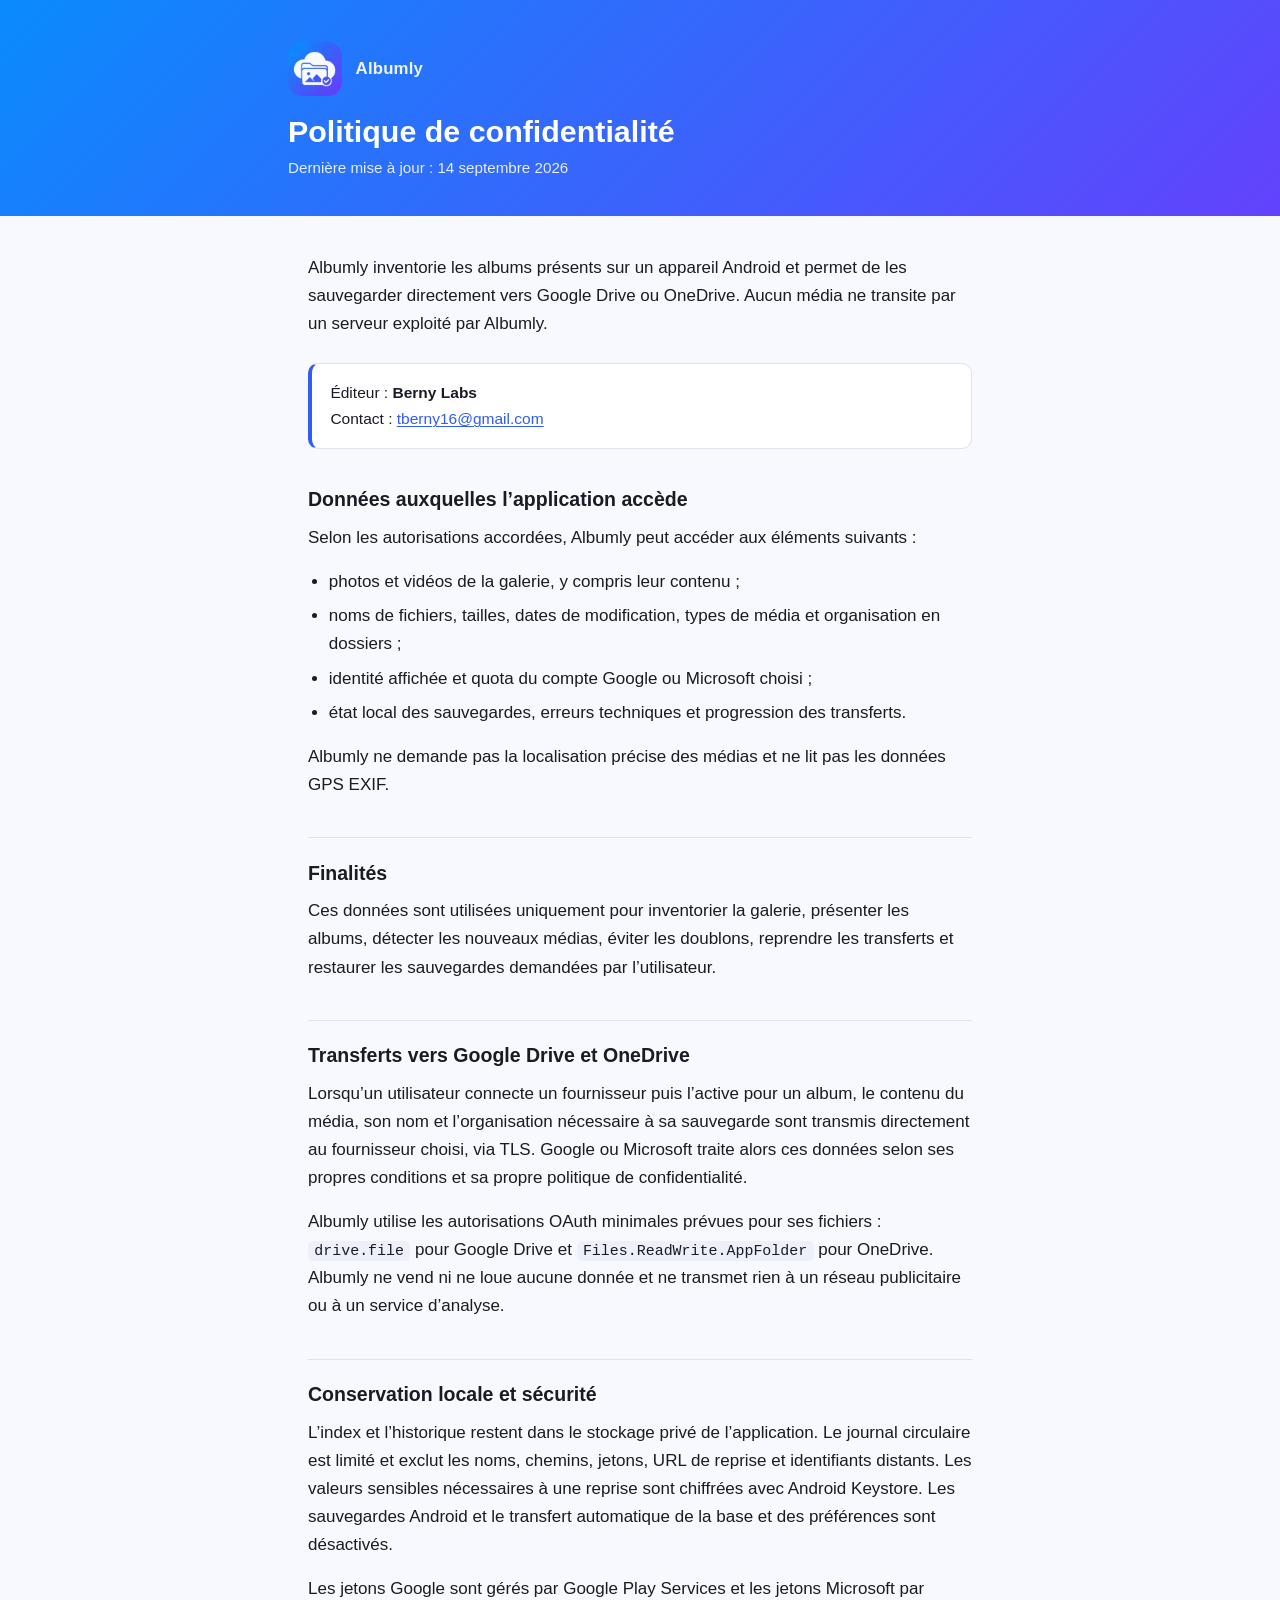
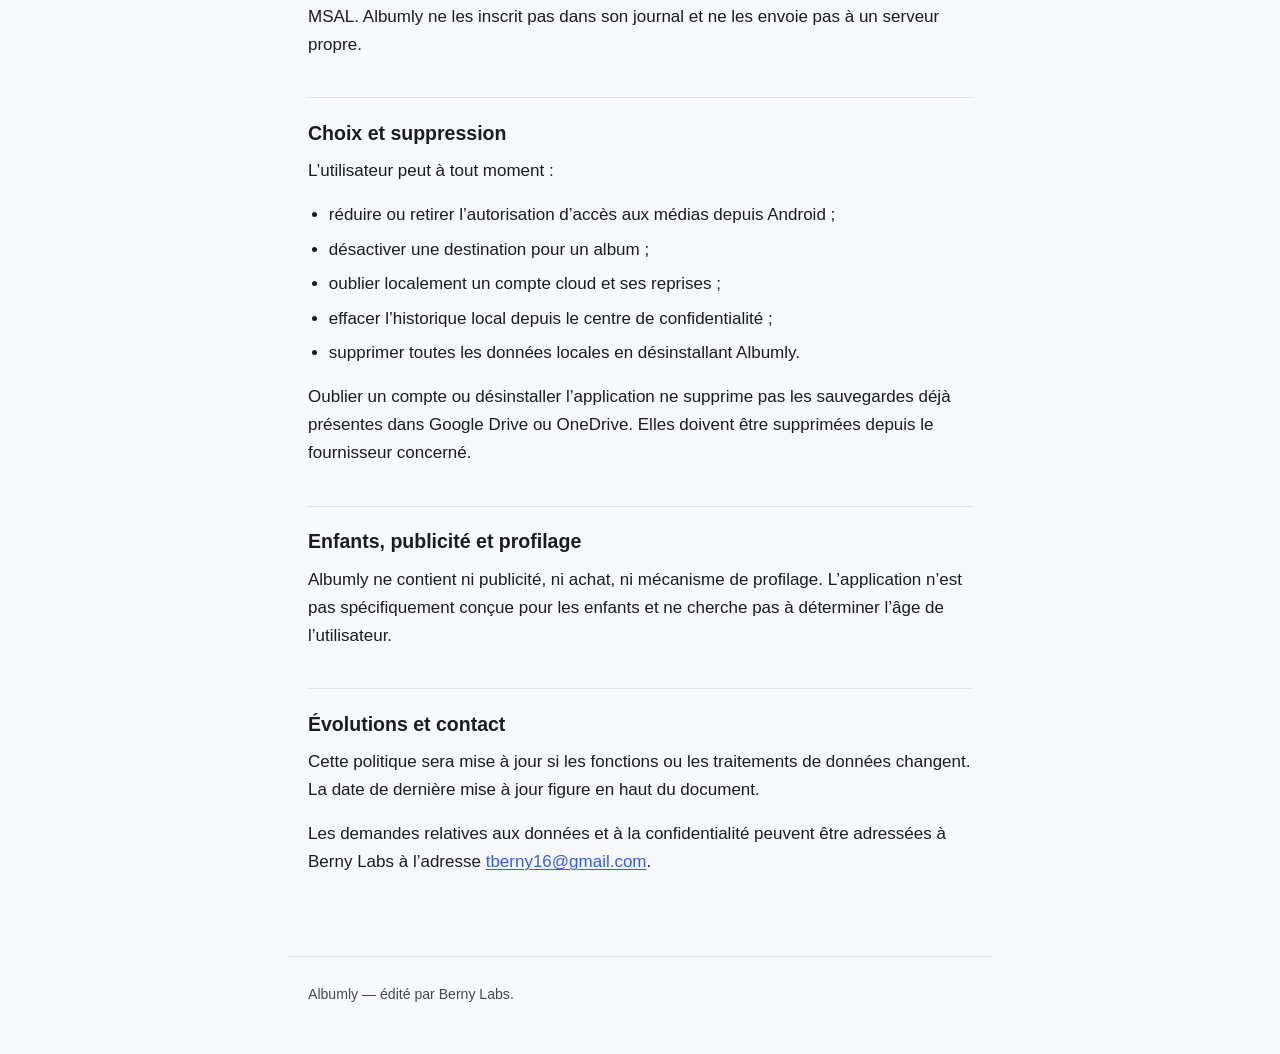
==== index.html @ 01adc9d0 "Ajouter la politique de confidentialité d'Albumly - publie la politique en page statique servie par " ====
<!DOCTYPE html>
<html lang="fr">
<head>
<meta charset="utf-8">
<meta name="viewport" content="width=device-width, initial-scale=1">
<title>Politique de confidentialité — Albumly</title>
<meta name="description" content="Politique de confidentialité de l’application Android Albumly, éditée par Berny Labs.">
<meta name="color-scheme" content="light dark">
<link rel="icon" href="icon.png" type="image/png">
<style>
  :root {
    --bg: #f8f9ff;
    --surface: #ffffff;
    --text: #191b25;
    --muted: #454754;
    --primary: #315cf5;
    --border: #dfe3f0;
    --code-bg: #edf0f9;
    --grad-a: #0a8bfc;
    --grad-b: #6342fc;
  }
  @media (prefers-color-scheme: dark) {
    :root {
      --bg: #10121d;
      --surface: #1a1c28;
      --text: #e3e2ec;
      --muted: #c6c5d0;
      --primary: #b6c4ff;
      --border: #2c2f3d;
      --code-bg: #232634;
    }
  }
  * { box-sizing: border-box; }
  html { -webkit-text-size-adjust: 100%; }
  body {
    margin: 0;
    background: var(--bg);
    color: var(--text);
    font: 17px/1.65 -apple-system, BlinkMacSystemFont, "Segoe UI", Roboto, "Helvetica Neue", Arial, sans-serif;
  }
  header {
    background: linear-gradient(135deg, var(--grad-a), var(--grad-b));
    color: #fff;
    padding: 2.6rem 1.25rem 2.2rem;
  }
  .wrap { max-width: 44rem; margin: 0 auto; }
  .brand { display: flex; align-items: center; gap: .85rem; }
  .brand img { width: 54px; height: 54px; border-radius: 14px; display: block; }
  .brand-name { font-size: 1.05rem; font-weight: 600; letter-spacing: .01em; opacity: .93; }
  header h1 { font-size: 1.9rem; line-height: 1.2; margin: 1.1rem 0 .35rem; font-weight: 700; }
  header p { margin: 0; opacity: .88; font-size: .95rem; }
  main { max-width: 44rem; margin: 0 auto; padding: 2.4rem 1.25rem 4rem; }
  .lede { font-size: 1.06rem; color: var(--text); }
  .identity {
    margin: 1.6rem 0 2.2rem;
    padding: 1rem 1.15rem;
    background: var(--surface);
    border: 1px solid var(--border);
    border-left: 4px solid var(--primary);
    border-radius: 10px;
    font-size: .97rem;
  }
  .identity strong { font-weight: 600; }
  h2 {
    font-size: 1.22rem;
    font-weight: 650;
    margin: 2.4rem 0 .7rem;
    padding-top: 1.4rem;
    border-top: 1px solid var(--border);
    line-height: 1.3;
  }
  h2:first-of-type { border-top: 0; padding-top: 0; }
  p { margin: 0 0 1rem; }
  ul { margin: 0 0 1rem; padding-left: 1.3rem; }
  li { margin-bottom: .4rem; }
  a { color: var(--primary); text-decoration-thickness: 1px; text-underline-offset: 2px; }
  code {
    background: var(--code-bg);
    padding: .12em .42em;
    border-radius: 5px;
    font-family: ui-monospace, SFMono-Regular, Menlo, Consolas, monospace;
    font-size: .88em;
  }
  footer {
    max-width: 44rem;
    margin: 0 auto;
    padding: 1.6rem 1.25rem 3rem;
    color: var(--muted);
    font-size: .88rem;
    border-top: 1px solid var(--border);
  }
  @media (max-width: 480px) {
    body { font-size: 16px; }
    header { padding: 2rem 1.1rem 1.8rem; }
    header h1 { font-size: 1.55rem; }
  }
</style>
</head>
<body>

<header>
  <div class="wrap">
    <div class="brand">
      <img src="icon.png" alt="" width="54" height="54">
      <span class="brand-name">Albumly</span>
    </div>
    <h1>Politique de confidentialité</h1>
    <p>Dernière mise à jour : 14 septembre 2026</p>
  </div>
</header>

<main>
  <p class="lede">Albumly inventorie les albums présents sur un appareil Android et permet de les
  sauvegarder directement vers Google&nbsp;Drive ou OneDrive. Aucun média ne transite par un
  serveur exploité par Albumly.</p>

  <p class="identity">Éditeur : <strong>Berny Labs</strong><br>
  Contact : <a href="mailto:tberny16@gmail.com">tberny16@gmail.com</a></p>

  <h2>Données auxquelles l’application accède</h2>
  <p>Selon les autorisations accordées, Albumly peut accéder aux éléments suivants :</p>
  <ul>
    <li>photos et vidéos de la galerie, y compris leur contenu ;</li>
    <li>noms de fichiers, tailles, dates de modification, types de média et organisation en dossiers ;</li>
    <li>identité affichée et quota du compte Google ou Microsoft choisi ;</li>
    <li>état local des sauvegardes, erreurs techniques et progression des transferts.</li>
  </ul>
  <p>Albumly ne demande pas la localisation précise des médias et ne lit pas les données GPS EXIF.</p>

  <h2>Finalités</h2>
  <p>Ces données sont utilisées uniquement pour inventorier la galerie, présenter les albums,
  détecter les nouveaux médias, éviter les doublons, reprendre les transferts et restaurer les
  sauvegardes demandées par l’utilisateur.</p>

  <h2>Transferts vers Google Drive et OneDrive</h2>
  <p>Lorsqu’un utilisateur connecte un fournisseur puis l’active pour un album, le contenu du
  média, son nom et l’organisation nécessaire à sa sauvegarde sont transmis directement au
  fournisseur choisi, via TLS. Google ou Microsoft traite alors ces données selon ses propres
  conditions et sa propre politique de confidentialité.</p>
  <p>Albumly utilise les autorisations OAuth minimales prévues pour ses fichiers :
  <code>drive.file</code> pour Google&nbsp;Drive et <code>Files.ReadWrite.AppFolder</code> pour
  OneDrive. Albumly ne vend ni ne loue aucune donnée et ne transmet rien à un réseau publicitaire
  ou à un service d’analyse.</p>

  <h2>Conservation locale et sécurité</h2>
  <p>L’index et l’historique restent dans le stockage privé de l’application. Le journal
  circulaire est limité et exclut les noms, chemins, jetons, URL de reprise et identifiants
  distants. Les valeurs sensibles nécessaires à une reprise sont chiffrées avec Android Keystore.
  Les sauvegardes Android et le transfert automatique de la base et des préférences sont
  désactivés.</p>
  <p>Les jetons Google sont gérés par Google Play Services et les jetons Microsoft par MSAL.
  Albumly ne les inscrit pas dans son journal et ne les envoie pas à un serveur propre.</p>

  <h2>Choix et suppression</h2>
  <p>L’utilisateur peut à tout moment :</p>
  <ul>
    <li>réduire ou retirer l’autorisation d’accès aux médias depuis Android ;</li>
    <li>désactiver une destination pour un album ;</li>
    <li>oublier localement un compte cloud et ses reprises ;</li>
    <li>effacer l’historique local depuis le centre de confidentialité ;</li>
    <li>supprimer toutes les données locales en désinstallant Albumly.</li>
  </ul>
  <p>Oublier un compte ou désinstaller l’application ne supprime pas les sauvegardes déjà
  présentes dans Google&nbsp;Drive ou OneDrive. Elles doivent être supprimées depuis le
  fournisseur concerné.</p>

  <h2>Enfants, publicité et profilage</h2>
  <p>Albumly ne contient ni publicité, ni achat, ni mécanisme de profilage. L’application n’est
  pas spécifiquement conçue pour les enfants et ne cherche pas à déterminer l’âge de
  l’utilisateur.</p>

  <h2>Évolutions et contact</h2>
  <p>Cette politique sera mise à jour si les fonctions ou les traitements de données changent. La
  date de dernière mise à jour figure en haut du document.</p>
  <p>Les demandes relatives aux données et à la confidentialité peuvent être adressées à Berny
  Labs à l’adresse <a href="mailto:tberny16@gmail.com">tberny16@gmail.com</a>.</p>
</main>

<footer>
  <div class="wrap">Albumly — édité par Berny Labs.</div>
</footer>

</body>
</html>
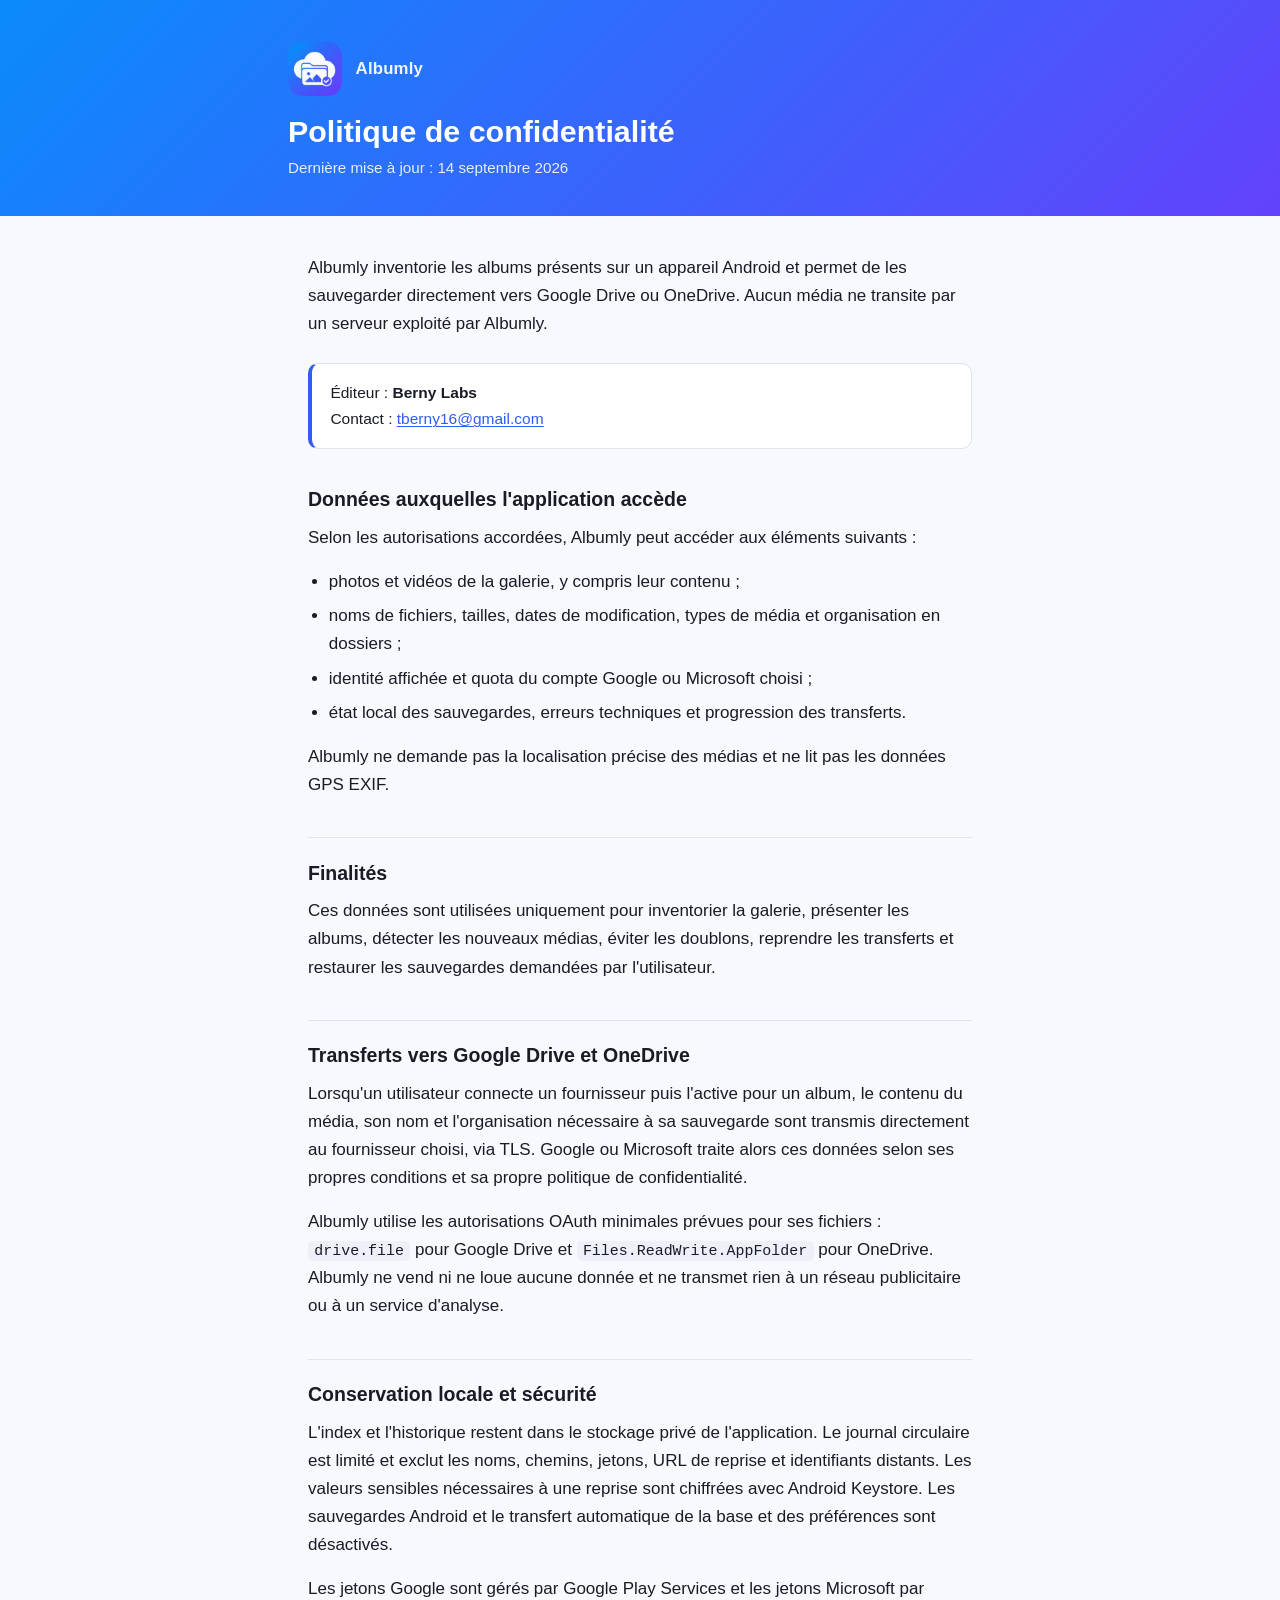
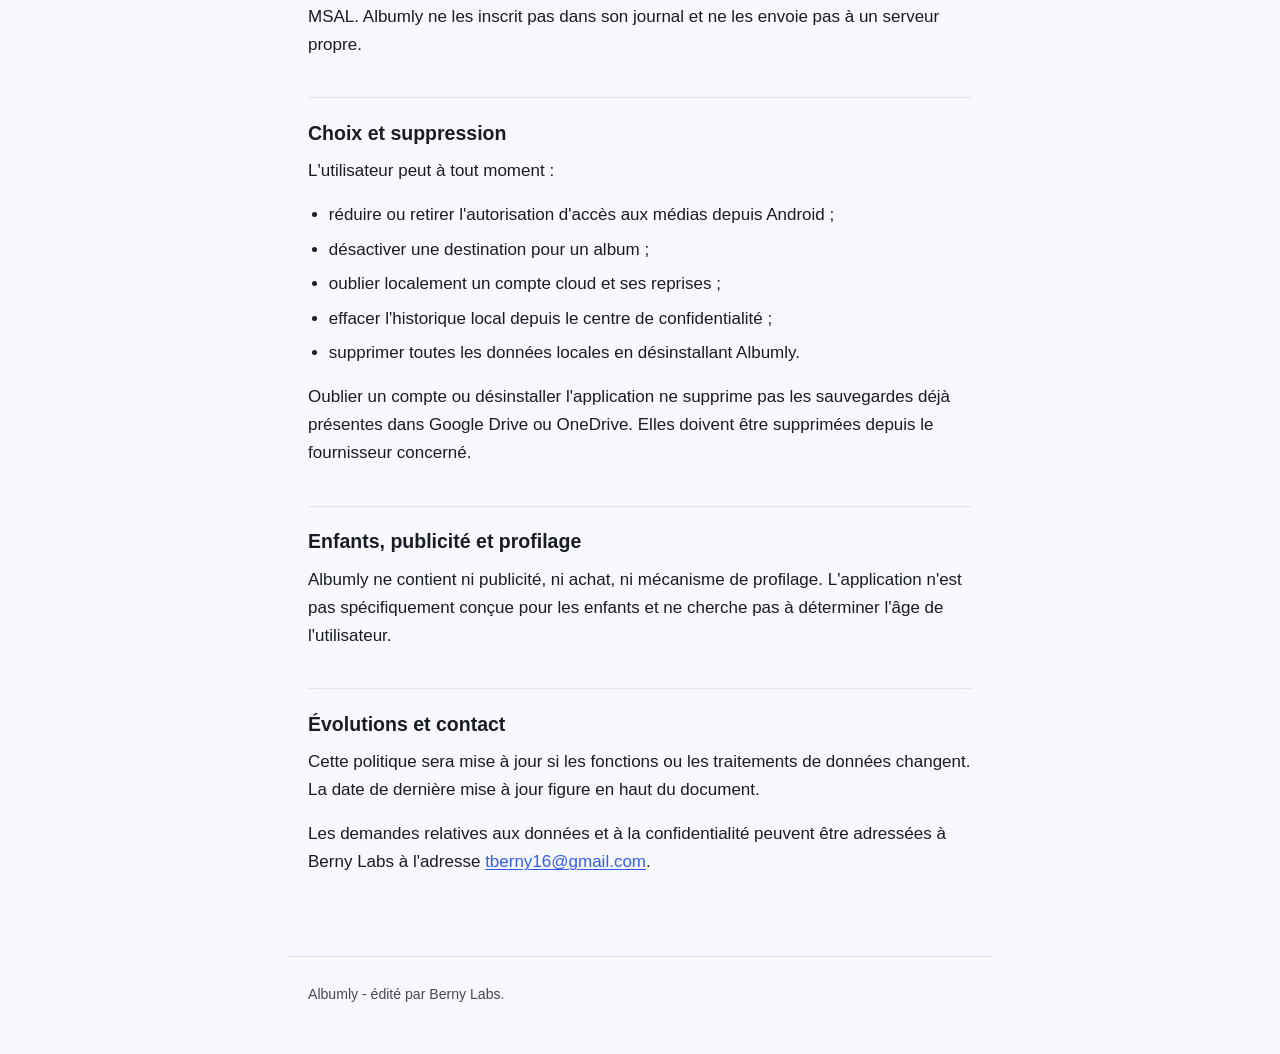
==== commit 153d1031: "Remplacement caractères non voulus index.html et README.md n'utilisent plus que le tiret simple et l" ====
--- a/index.html
+++ b/index.html
@@ -3,8 +3,8 @@
 <head>
 <meta charset="utf-8">
 <meta name="viewport" content="width=device-width, initial-scale=1">
-<title>Politique de confidentialité — Albumly</title>
-<meta name="description" content="Politique de confidentialité de l’application Android Albumly, éditée par Berny Labs.">
+<title>Politique de confidentialité - Albumly</title>
+<meta name="description" content="Politique de confidentialité de l'application Android Albumly, éditée par Berny Labs.">
 <meta name="color-scheme" content="light dark">
 <link rel="icon" href="icon.png" type="image/png">
 <style>
@@ -117,7 +117,7 @@
   <p class="identity">Éditeur : <strong>Berny Labs</strong><br>
   Contact : <a href="mailto:tberny16@gmail.com">tberny16@gmail.com</a></p>
 
-  <h2>Données auxquelles l’application accède</h2>
+  <h2>Données auxquelles l'application accède</h2>
   <p>Selon les autorisations accordées, Albumly peut accéder aux éléments suivants :</p>
   <ul>
     <li>photos et vidéos de la galerie, y compris leur contenu ;</li>
@@ -130,20 +130,20 @@
   <h2>Finalités</h2>
   <p>Ces données sont utilisées uniquement pour inventorier la galerie, présenter les albums,
   détecter les nouveaux médias, éviter les doublons, reprendre les transferts et restaurer les
-  sauvegardes demandées par l’utilisateur.</p>
+  sauvegardes demandées par l'utilisateur.</p>
 
   <h2>Transferts vers Google Drive et OneDrive</h2>
-  <p>Lorsqu’un utilisateur connecte un fournisseur puis l’active pour un album, le contenu du
-  média, son nom et l’organisation nécessaire à sa sauvegarde sont transmis directement au
+  <p>Lorsqu'un utilisateur connecte un fournisseur puis l'active pour un album, le contenu du
+  média, son nom et l'organisation nécessaire à sa sauvegarde sont transmis directement au
   fournisseur choisi, via TLS. Google ou Microsoft traite alors ces données selon ses propres
   conditions et sa propre politique de confidentialité.</p>
   <p>Albumly utilise les autorisations OAuth minimales prévues pour ses fichiers :
   <code>drive.file</code> pour Google&nbsp;Drive et <code>Files.ReadWrite.AppFolder</code> pour
   OneDrive. Albumly ne vend ni ne loue aucune donnée et ne transmet rien à un réseau publicitaire
-  ou à un service d’analyse.</p>
+  ou à un service d'analyse.</p>
 
   <h2>Conservation locale et sécurité</h2>
-  <p>L’index et l’historique restent dans le stockage privé de l’application. Le journal
+  <p>L'index et l'historique restent dans le stockage privé de l'application. Le journal
   circulaire est limité et exclut les noms, chemins, jetons, URL de reprise et identifiants
   distants. Les valeurs sensibles nécessaires à une reprise sont chiffrées avec Android Keystore.
   Les sauvegardes Android et le transfert automatique de la base et des préférences sont
@@ -152,32 +152,32 @@
   Albumly ne les inscrit pas dans son journal et ne les envoie pas à un serveur propre.</p>
 
   <h2>Choix et suppression</h2>
-  <p>L’utilisateur peut à tout moment :</p>
+  <p>L'utilisateur peut à tout moment :</p>
   <ul>
-    <li>réduire ou retirer l’autorisation d’accès aux médias depuis Android ;</li>
+    <li>réduire ou retirer l'autorisation d'accès aux médias depuis Android ;</li>
     <li>désactiver une destination pour un album ;</li>
     <li>oublier localement un compte cloud et ses reprises ;</li>
-    <li>effacer l’historique local depuis le centre de confidentialité ;</li>
+    <li>effacer l'historique local depuis le centre de confidentialité ;</li>
     <li>supprimer toutes les données locales en désinstallant Albumly.</li>
   </ul>
-  <p>Oublier un compte ou désinstaller l’application ne supprime pas les sauvegardes déjà
+  <p>Oublier un compte ou désinstaller l'application ne supprime pas les sauvegardes déjà
   présentes dans Google&nbsp;Drive ou OneDrive. Elles doivent être supprimées depuis le
   fournisseur concerné.</p>
 
   <h2>Enfants, publicité et profilage</h2>
-  <p>Albumly ne contient ni publicité, ni achat, ni mécanisme de profilage. L’application n’est
-  pas spécifiquement conçue pour les enfants et ne cherche pas à déterminer l’âge de
-  l’utilisateur.</p>
+  <p>Albumly ne contient ni publicité, ni achat, ni mécanisme de profilage. L'application n'est
+  pas spécifiquement conçue pour les enfants et ne cherche pas à déterminer l'âge de
+  l'utilisateur.</p>
 
   <h2>Évolutions et contact</h2>
   <p>Cette politique sera mise à jour si les fonctions ou les traitements de données changent. La
   date de dernière mise à jour figure en haut du document.</p>
   <p>Les demandes relatives aux données et à la confidentialité peuvent être adressées à Berny
-  Labs à l’adresse <a href="mailto:tberny16@gmail.com">tberny16@gmail.com</a>.</p>
+  Labs à l'adresse <a href="mailto:tberny16@gmail.com">tberny16@gmail.com</a>.</p>
 </main>
 
 <footer>
-  <div class="wrap">Albumly — édité par Berny Labs.</div>
+  <div class="wrap">Albumly - édité par Berny Labs.</div>
 </footer>
 
 </body>
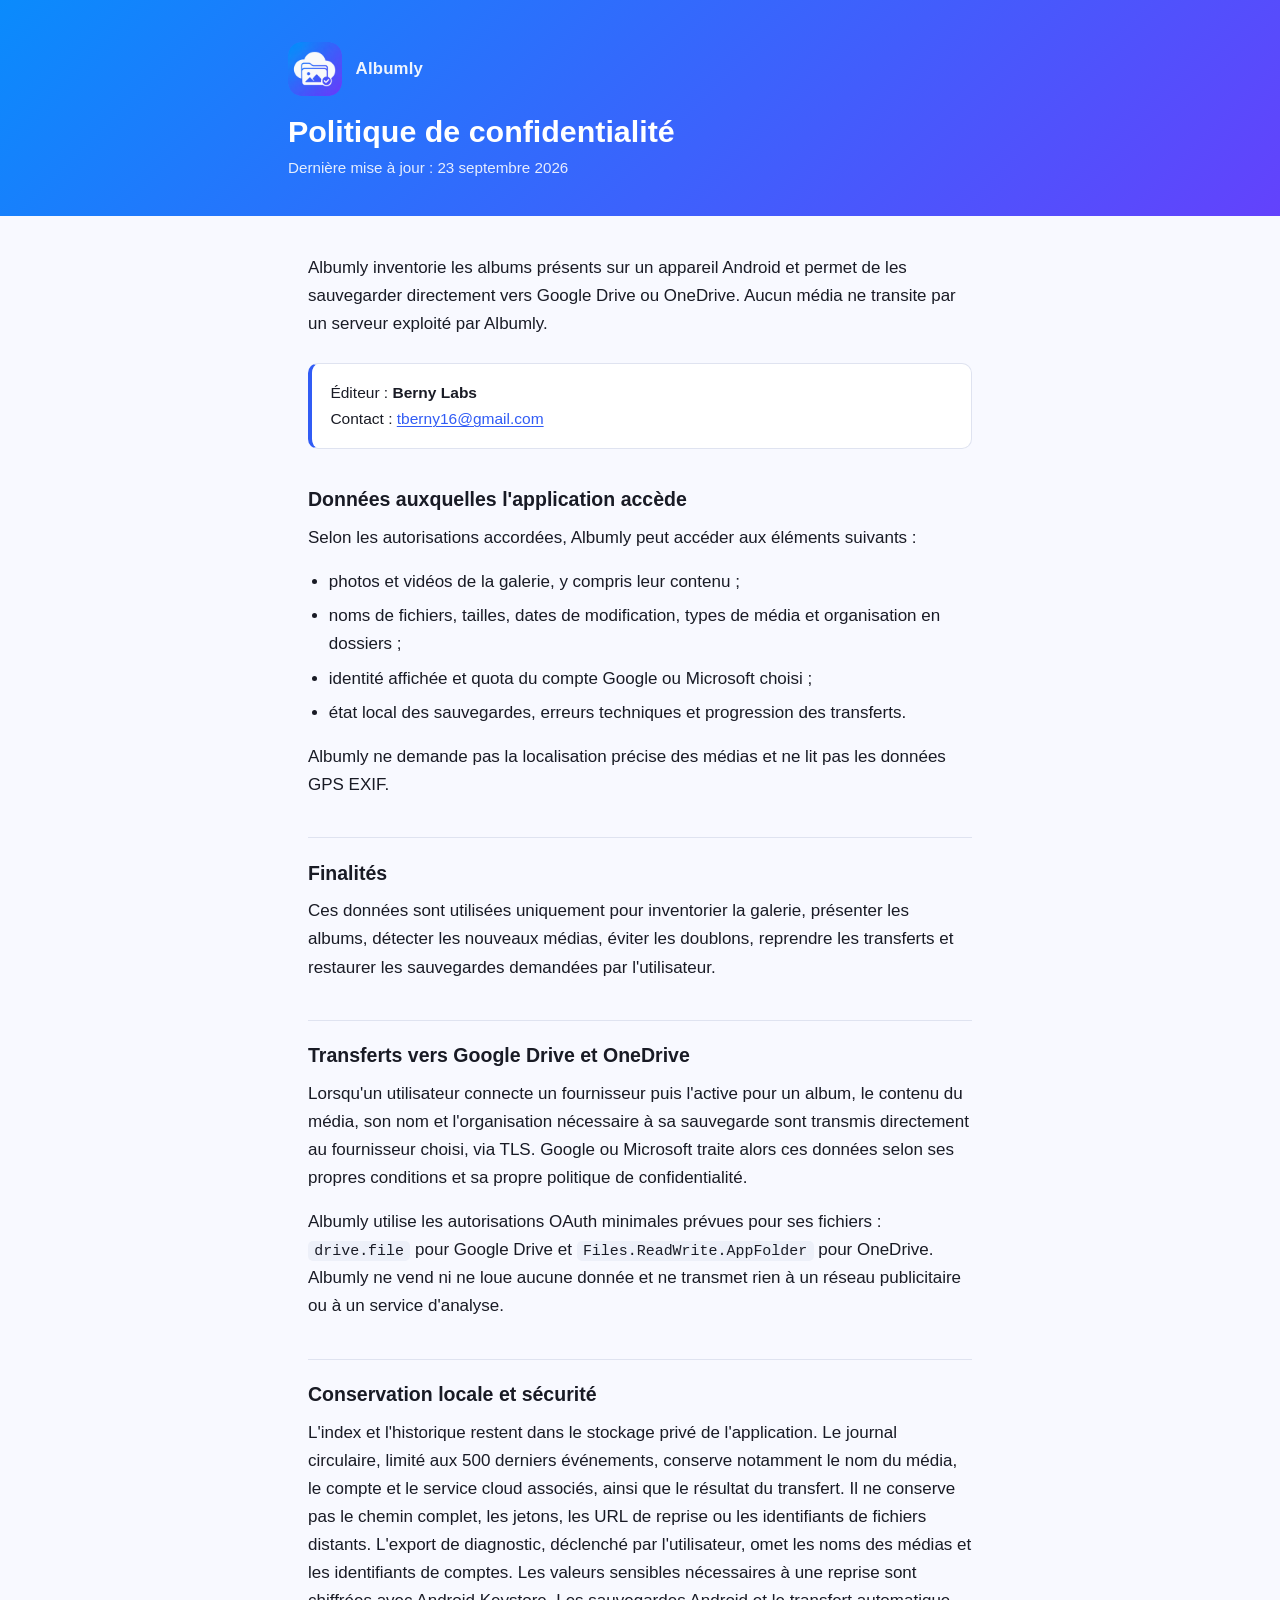
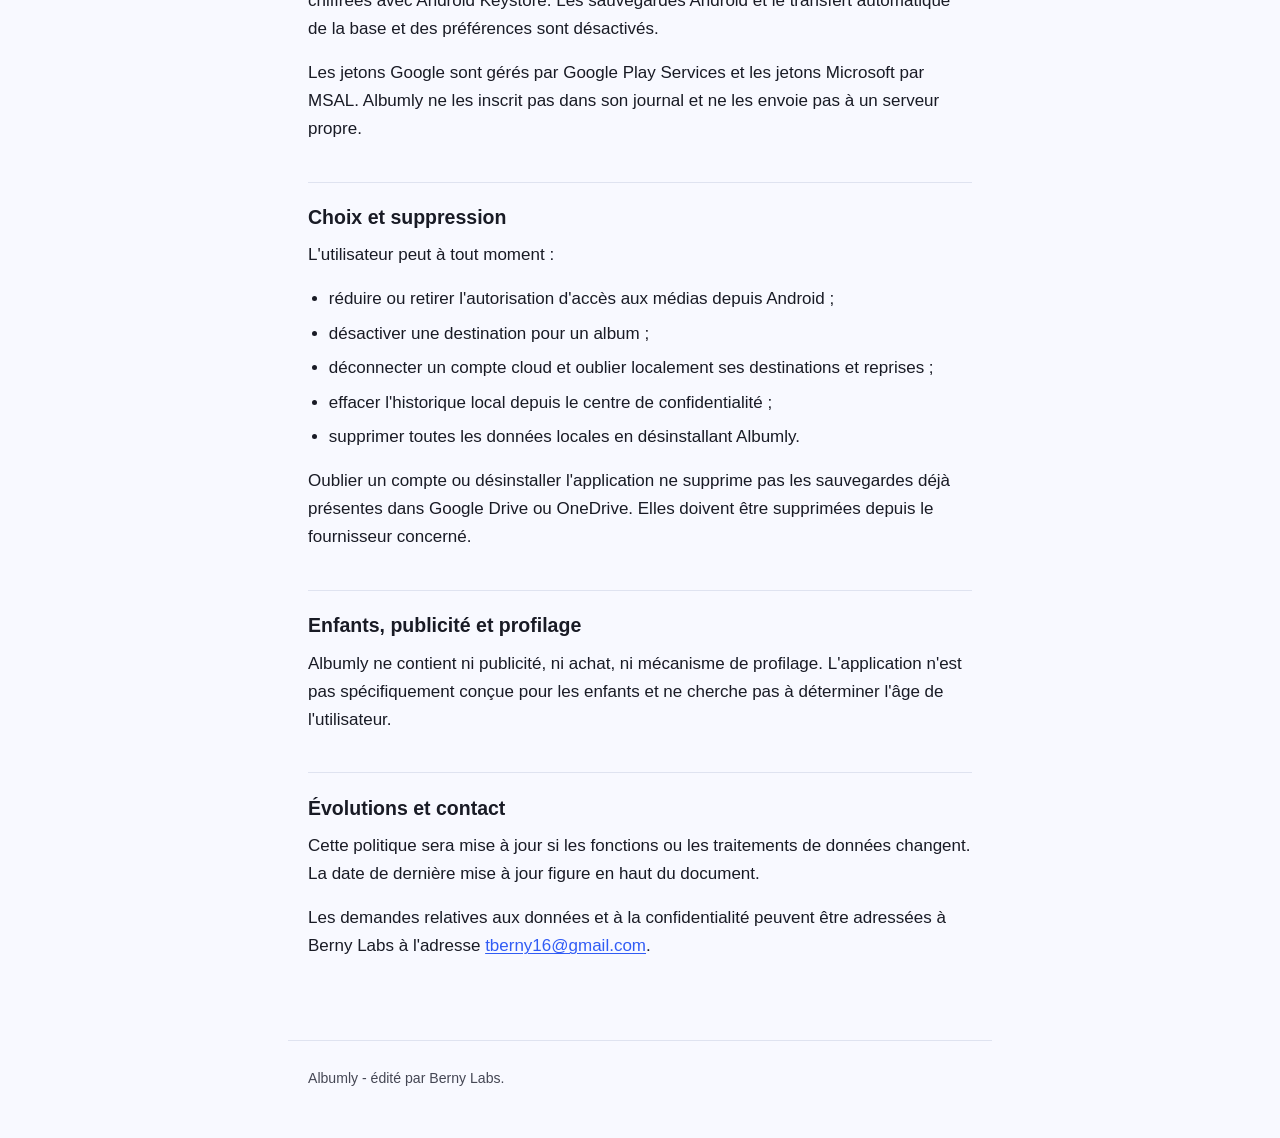
==== commit a74cd1bd: "Mettre à jour la politique au 23 septembre 2026 Aligne la page sur docs/PRIVACY_POLICY.md d'Albumly " ====
--- a/index.html
+++ b/index.html
@@ -105,7 +105,7 @@
       <span class="brand-name">Albumly</span>
     </div>
     <h1>Politique de confidentialité</h1>
-    <p>Dernière mise à jour : 14 septembre 2026</p>
+    <p>Dernière mise à jour : 23 septembre 2026</p>
   </div>
 </header>
 
@@ -144,8 +144,11 @@
 
   <h2>Conservation locale et sécurité</h2>
   <p>L'index et l'historique restent dans le stockage privé de l'application. Le journal
-  circulaire est limité et exclut les noms, chemins, jetons, URL de reprise et identifiants
-  distants. Les valeurs sensibles nécessaires à une reprise sont chiffrées avec Android Keystore.
+  circulaire, limité aux 500 derniers événements, conserve notamment le nom du média, le compte
+  et le service cloud associés, ainsi que le résultat du transfert. Il ne conserve pas le chemin
+  complet, les jetons, les URL de reprise ou les identifiants de fichiers distants. L'export de
+  diagnostic, déclenché par l'utilisateur, omet les noms des médias et les identifiants de
+  comptes. Les valeurs sensibles nécessaires à une reprise sont chiffrées avec Android Keystore.
   Les sauvegardes Android et le transfert automatique de la base et des préférences sont
   désactivés.</p>
   <p>Les jetons Google sont gérés par Google Play Services et les jetons Microsoft par MSAL.
@@ -156,7 +159,7 @@
   <ul>
     <li>réduire ou retirer l'autorisation d'accès aux médias depuis Android ;</li>
     <li>désactiver une destination pour un album ;</li>
-    <li>oublier localement un compte cloud et ses reprises ;</li>
+    <li>déconnecter un compte cloud et oublier localement ses destinations et reprises ;</li>
     <li>effacer l'historique local depuis le centre de confidentialité ;</li>
     <li>supprimer toutes les données locales en désinstallant Albumly.</li>
   </ul>
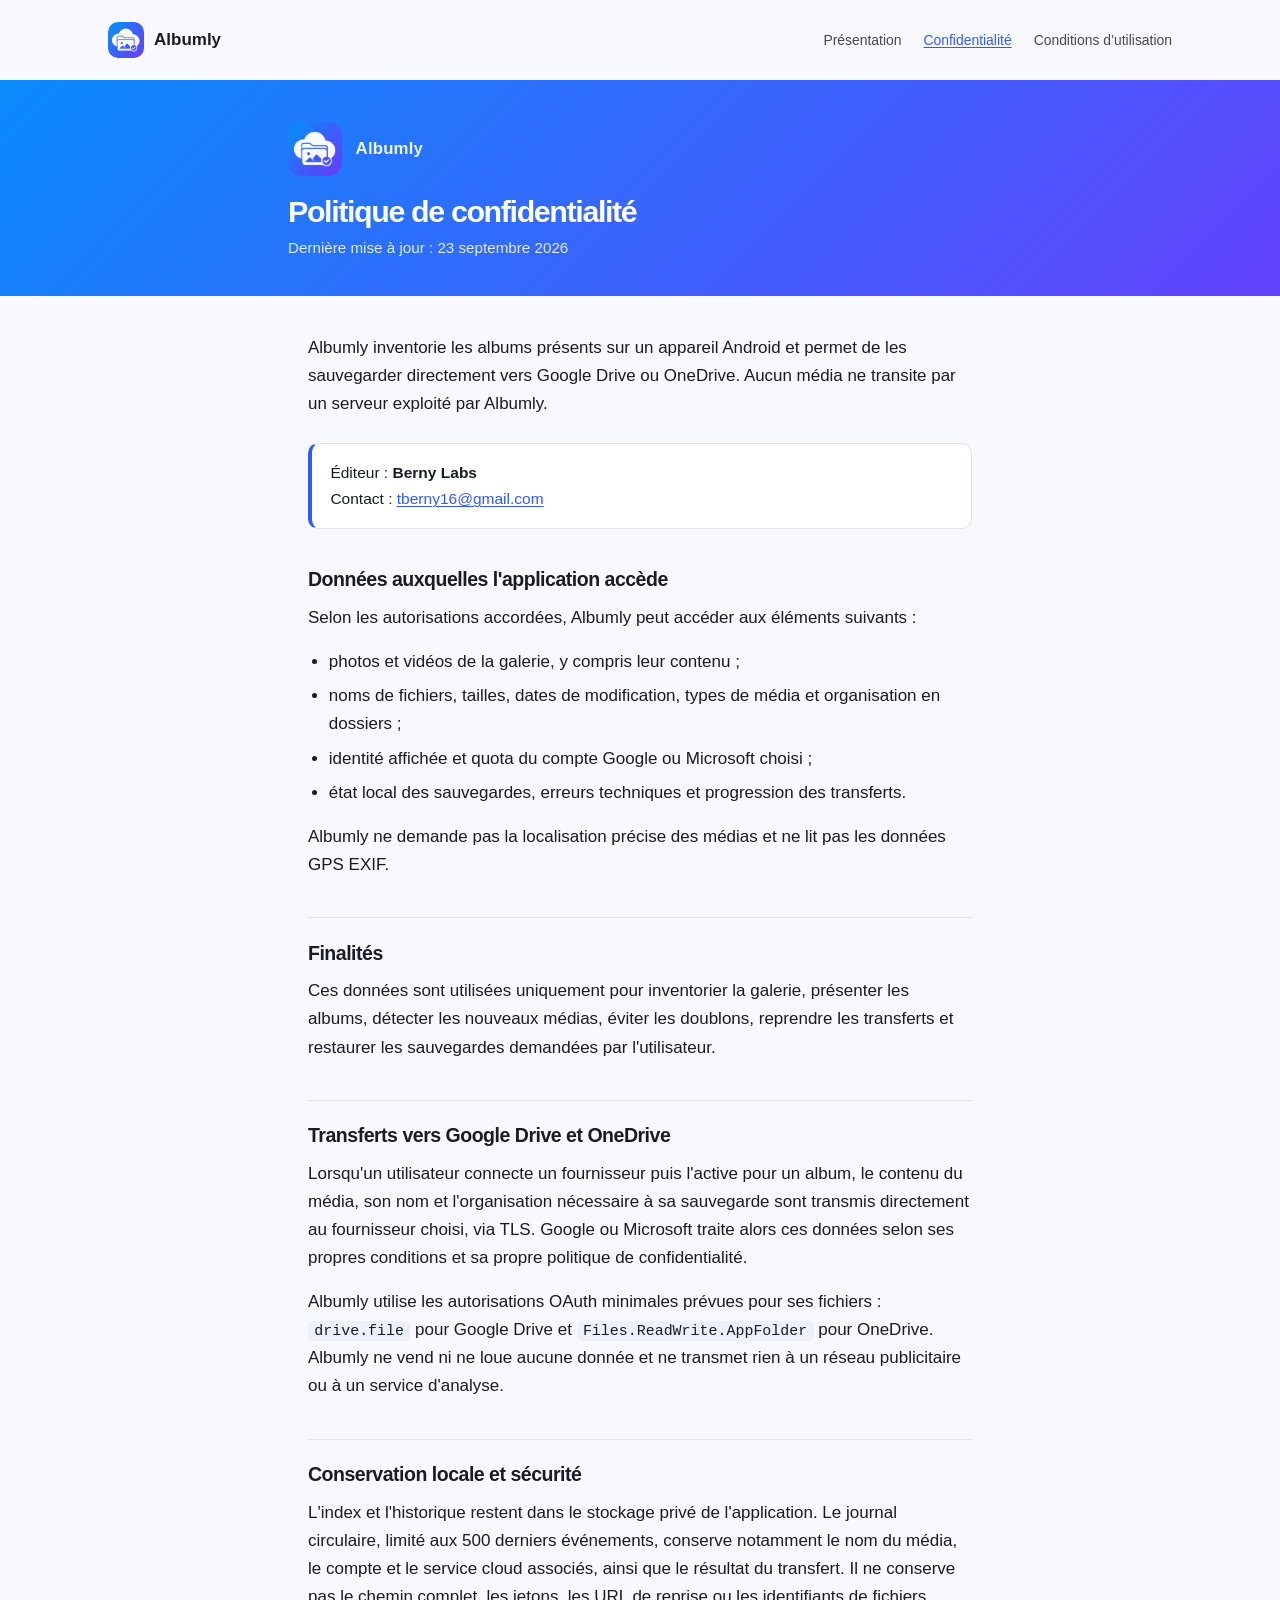
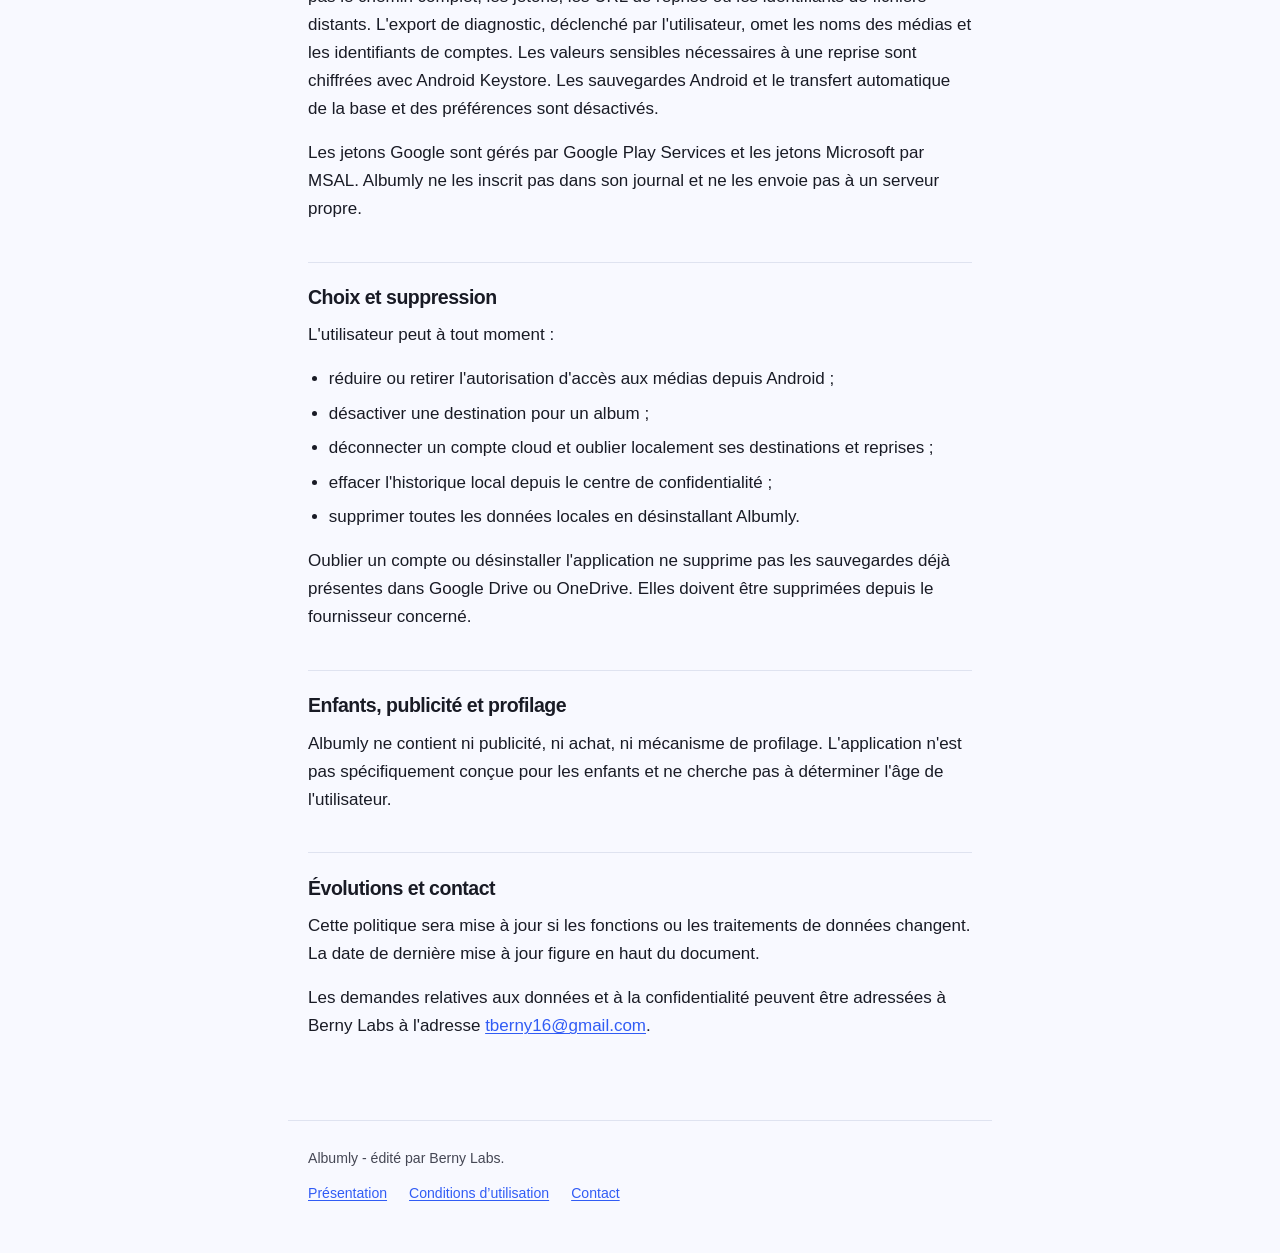
==== commit 16b36993: "feat(site): ajouter les pages publiques pour le branding Albumly Ajoute la présentation d’Albumly et" ====
--- a/index.html
+++ b/index.html
@@ -7,6 +7,7 @@
 <meta name="description" content="Politique de confidentialité de l'application Android Albumly, éditée par Berny Labs.">
 <meta name="color-scheme" content="light dark">
 <link rel="icon" href="icon.png" type="image/png">
+<link rel="stylesheet" href="styles.css">
 <style>
   :root {
     --bg: #f8f9ff;
@@ -98,6 +99,12 @@
 </head>
 <body>
 
+<a class="skip-link" href="#contenu">Aller au contenu</a>
+<nav class="site-nav" aria-label="Navigation principale">
+  <a class="nav-brand" href="accueil.html"><img src="icon.png" alt="" width="36" height="36">Albumly</a>
+  <div class="nav-links"><a href="accueil.html">Présentation</a><a href="./" aria-current="page">Confidentialité</a><a href="conditions.html">Conditions d’utilisation</a></div>
+</nav>
+
 <header>
   <div class="wrap">
     <div class="brand">
@@ -109,7 +116,7 @@
   </div>
 </header>
 
-<main>
+<main id="contenu">
   <p class="lede">Albumly inventorie les albums présents sur un appareil Android et permet de les
   sauvegarder directement vers Google&nbsp;Drive ou OneDrive. Aucun média ne transite par un
   serveur exploité par Albumly.</p>
@@ -180,7 +187,9 @@
 </main>
 
 <footer>
-  <div class="wrap">Albumly - édité par Berny Labs.</div>
+  <div class="wrap">Albumly - édité par Berny Labs.
+    <div class="footer-links"><a href="accueil.html">Présentation</a><a href="conditions.html">Conditions d’utilisation</a><a href="mailto:tberny16@gmail.com">Contact</a></div>
+  </div>
 </footer>
 
 </body>
--- a/styles.css
+++ b/styles.css
@@ -0,0 +1,93 @@
+:root {
+  color-scheme: light dark;
+  --background: #f7f9ff;
+  --surface: #ffffff;
+  --text: #18213b;
+  --muted: #53617c;
+  --accent: #315cf5;
+  --border: #dce3f3;
+  --soft: #edf2ff;
+  --radius: 24px;
+}
+* { box-sizing: border-box; }
+html { scroll-behavior: smooth; }
+body {
+  margin: 0;
+  background: var(--background);
+  color: var(--text);
+  font: 17px/1.65 -apple-system, BlinkMacSystemFont, "Segoe UI", sans-serif;
+}
+a { color: var(--accent); text-underline-offset: .2em; }
+a:focus-visible { outline: 3px solid var(--accent); outline-offset: 5px; border-radius: 4px; }
+.skip-link { position: absolute; left: 12px; top: -100px; padding: 10px 18px; background: var(--surface); z-index: 10; }
+.skip-link:focus { top: 12px; }
+.site-nav {
+  display: flex;
+  justify-content: space-between;
+  align-items: center;
+  gap: 20px;
+  max-width: 1120px;
+  margin: auto;
+  padding: 22px 28px;
+}
+.site-nav .nav-brand { color: var(--text); display: inline-flex; align-items: center; gap: 10px; text-decoration: none; font-weight: 750; }
+.nav-brand img { border-radius: 10px; width: 36px; height: 36px; }
+.nav-links { display: flex; flex-wrap: wrap; gap: 12px 22px; font-size: .87rem; }
+.nav-links a { color: var(--muted); text-decoration: none; }
+.nav-links a:hover, .nav-links a[aria-current="page"] { color: var(--accent); text-decoration: underline; }
+.page { max-width: 1120px; margin: auto; padding: 24px 28px 70px; }
+.hero {
+  display: grid;
+  grid-template-columns: minmax(0, 1fr) 250px;
+  align-items: center;
+  gap: 42px;
+  padding: 56px;
+  background: var(--surface);
+  border: 1px solid var(--border);
+  border-radius: 32px;
+  box-shadow: 0 22px 70px #315cf50a;
+}
+.eyebrow { color: var(--accent); font-size: .76rem; font-weight: 750; letter-spacing: .12em; text-transform: uppercase; }
+h1 { font-size: clamp(2.1rem, 4.7vw, 3.65rem); line-height: 1.1; letter-spacing: -.045em; margin: 16px 0 24px; }
+h2 { font-size: clamp(1.45rem, 2.6vw, 2rem); line-height: 1.25; letter-spacing: -.025em; }
+h3 { font-size: 1.07rem; line-height: 1.4; margin: 12px 0 10px; }
+p { margin: 0 0 16px; }
+.hero p { max-width: 580px; color: var(--muted); }
+.hero-logo { width: 100%; height: auto; border-radius: 24px; display: block; }
+.actions { display: flex; flex-wrap: wrap; gap: 12px; margin-top: 28px; }
+.button { display: inline-block; padding: 12px 20px; border-radius: 12px; text-decoration: none; font-size: .93rem; font-weight: 650; }
+.button.primary { background: var(--accent); color: #fff; }
+.button.secondary { background: var(--soft); color: var(--accent); }
+.section { margin-top: 58px; }
+.section-intro { max-width: 700px; color: var(--muted); }
+.cards { display: grid; grid-template-columns: repeat(3, minmax(0, 1fr)); gap: 18px; margin-top: 24px; }
+.card { padding: 26px; background: var(--surface); border: 1px solid var(--border); border-radius: var(--radius); }
+.card p { font-size: .95rem; color: var(--muted); margin-bottom: 0; }
+.card .number { font-size: .8rem; font-weight: 750; color: var(--accent); }
+.notice { padding: 30px; border: 1px solid var(--border); background: var(--soft); border-radius: var(--radius); margin-top: 32px; }
+.notice h2 { font-size: 1.25rem; margin-top: 0; }
+.notice p:last-child { margin-bottom: 0; }
+.details { display: grid; grid-template-columns: repeat(2, minmax(0, 1fr)); gap: 24px; }
+.details p { color: var(--muted); }
+.site-footer { max-width: 1120px; margin: auto; padding: 28px; border-top: 1px solid var(--border); font-size: .86rem; color: var(--muted); }
+.footer-links { display: flex; flex-wrap: wrap; gap: 12px 22px; margin-top: 12px; }
+.legal { max-width: 820px; }
+.legal h1 { font-size: clamp(2rem, 4vw, 3rem); }
+.legal .legal-body { background: var(--surface); border: 1px solid var(--border); border-radius: var(--radius); padding: 38px; margin-top: 30px; }
+.legal-body h2 { font-size: 1.22rem; margin-top: 34px; }
+.legal-body h2:first-child { margin-top: 0; }
+.legal-body li { margin-bottom: 8px; }
+@media (prefers-color-scheme: dark) {
+  :root { --background: #101522; --surface: #182033; --text: #edf2ff; --muted: #b9c5dd; --accent: #a9bdff; --border: #303d58; --soft: #202b44; }
+  .button.primary { background: #315cf5; color: #fff; }
+}
+@media (max-width: 760px) {
+  .site-nav { align-items: flex-start; flex-direction: column; padding: 20px; gap: 16px; }
+  .page { padding: 14px 20px 50px; }
+  .hero { grid-template-columns: 1fr; padding: 30px; gap: 26px; }
+  .hero-logo { width: 125px; grid-row: 1; }
+  .cards, .details { grid-template-columns: 1fr; }
+  .section { margin-top: 40px; }
+  .legal .legal-body { padding: 24px; }
+}
+@media (prefers-reduced-motion: reduce) { html { scroll-behavior: auto; } }
